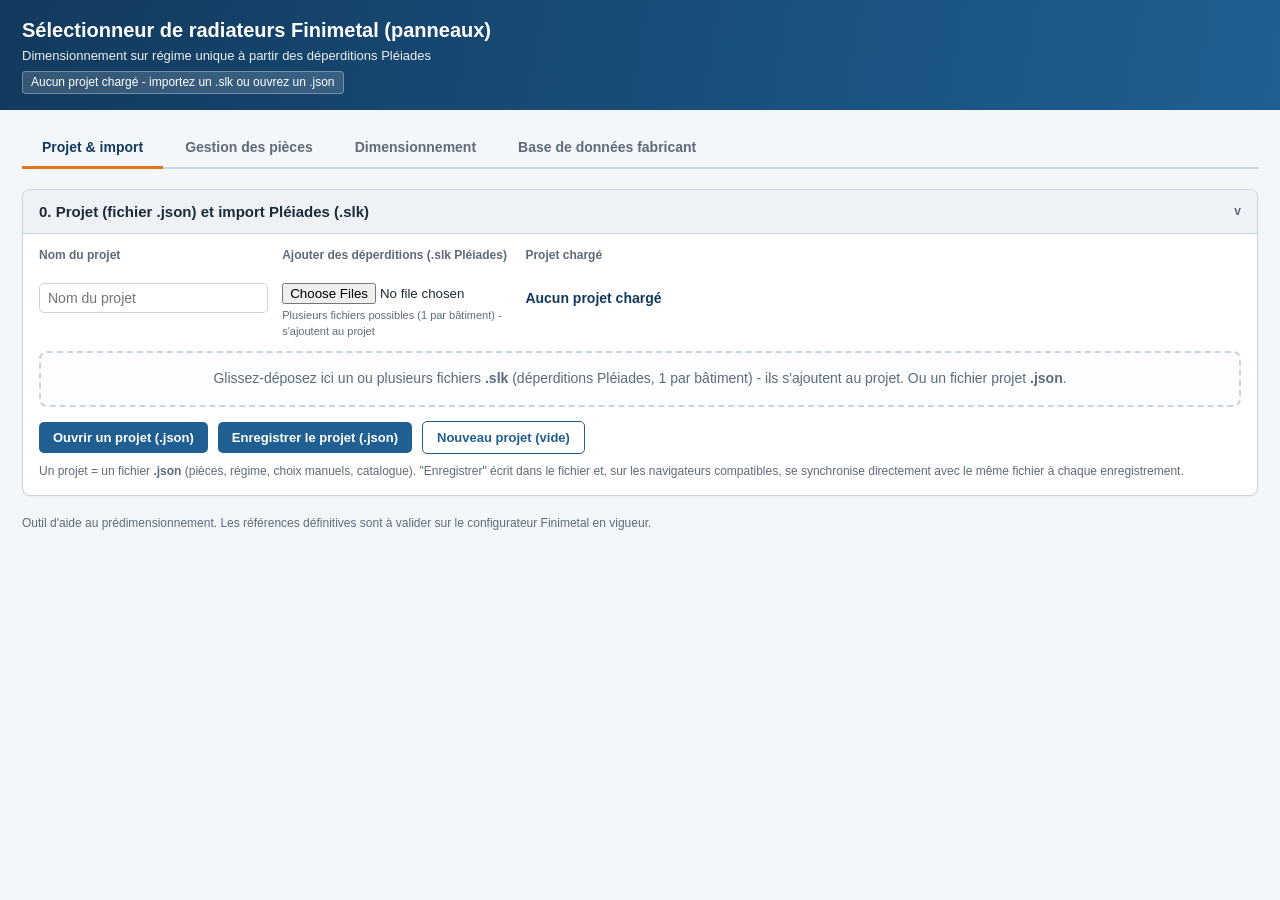
==== index.html @ 84a41311 "Découpage du HTML en sources éditables et script de reconstruction Le fichier de 559 Ko tenait en un" ====
<!DOCTYPE html>
<!-- FICHIER GENERE PAR build.py - NE PAS EDITER DIRECTEMENT. Toute modification se fait dans src/, puis : python build.py -->
<html lang="fr">
<head>
<meta charset="utf-8">
<title>Sélectionneur de radiateurs Finimetal</title>
<link rel="canonical" href="Selectionneur_radiateurs_Finimetal_v3.html">
<meta http-equiv="refresh" content="0; url=Selectionneur_radiateurs_Finimetal_v3.html">
</head>
<body>
<p>Redirection vers <a href="Selectionneur_radiateurs_Finimetal_v3.html">le sélectionneur de radiateurs</a>.</p>
</body>
</html>
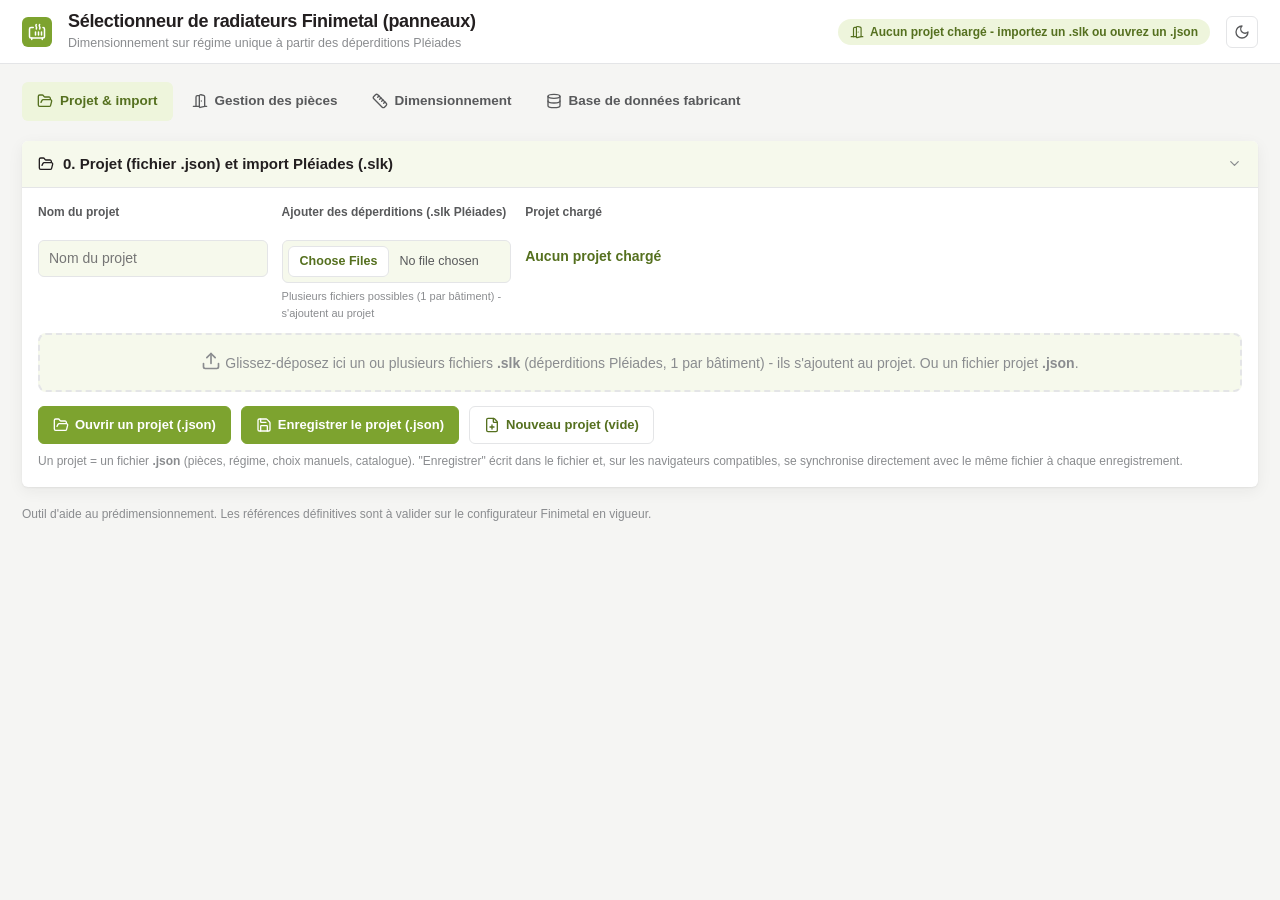
==== commit 9affc1a0: "Icône d'onglet : radiateur à panneau sur pastille olive La page n'avait aucun link rel="icon". Pasti" ====
--- a/index.html
+++ b/index.html
@@ -4,6 +4,7 @@
 <head>
 <meta charset="utf-8">
 <title>Sélectionneur de radiateurs Finimetal</title>
+<link rel="icon" href="data:image/svg+xml,%3Csvg xmlns='http://www.w3.org/2000/svg' width='32' height='32' viewBox='0 0 32 32'%3E%3Crect width='32' height='32' rx='7' fill='%237da32f'/%3E%3Cg transform='translate(4 4)' fill='none' stroke='white' stroke-width='2.2' stroke-linecap='round' stroke-linejoin='round'%3E%3Cpath d='M11 8c2-3-2-3 0-6'/%3E%3Cpath d='M15.5 8c2-3-2-3 0-6'/%3E%3Cpath d='M10 16v-4'/%3E%3Cpath d='M14 16v-4'/%3E%3Cpath d='M18 16v-4'/%3E%3Cpath d='M20 6a2 2 0 0 1 2 2v10a2 2 0 0 1-2 2H4a2 2 0 0 1-2-2V8a2 2 0 0 1 2-2h3'/%3E%3Cpath d='M5 20v2'/%3E%3Cpath d='M19 20v2'/%3E%3C/g%3E%3C/svg%3E">
 <link rel="canonical" href="Selectionneur_radiateurs_Finimetal_v3.html">
 <meta http-equiv="refresh" content="0; url=Selectionneur_radiateurs_Finimetal_v3.html">
 </head>
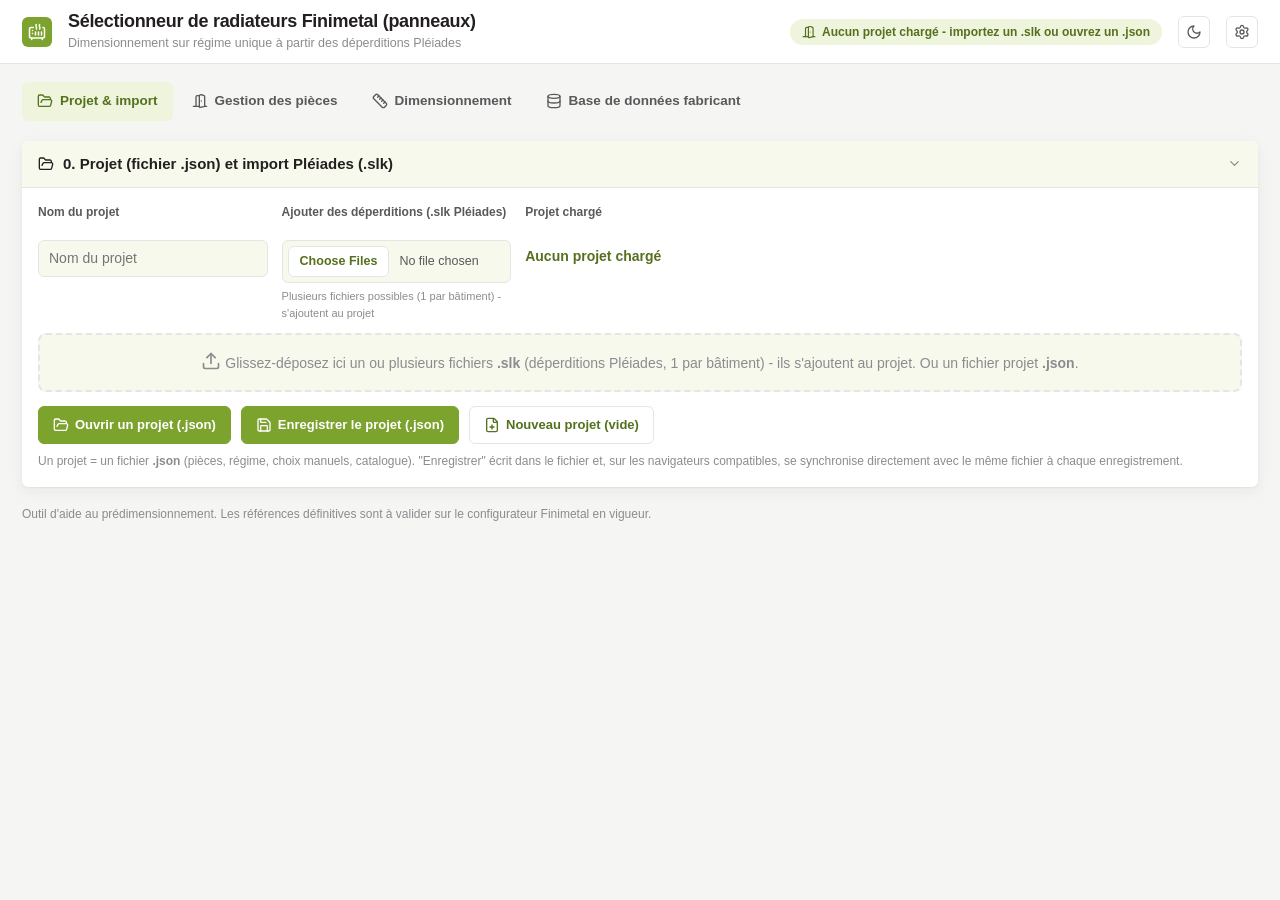
==== commit 4cc57a38: "Panneau À propos, et glyphes radiateur et sèche-serviette demandés Glyphes remplacés : le radiateur " ====
--- a/index.html
+++ b/index.html
@@ -4,7 +4,7 @@
 <head>
 <meta charset="utf-8">
 <title>Sélectionneur de radiateurs Finimetal</title>
-<link rel="icon" href="data:image/svg+xml,%3Csvg xmlns='http://www.w3.org/2000/svg' width='32' height='32' viewBox='0 0 32 32'%3E%3Crect width='32' height='32' rx='7' fill='%237da32f'/%3E%3Cg transform='translate(4 4)' fill='none' stroke='white' stroke-width='2.2' stroke-linecap='round' stroke-linejoin='round'%3E%3Cpath d='M11 8c2-3-2-3 0-6'/%3E%3Cpath d='M15.5 8c2-3-2-3 0-6'/%3E%3Cpath d='M10 16v-4'/%3E%3Cpath d='M14 16v-4'/%3E%3Cpath d='M18 16v-4'/%3E%3Cpath d='M20 6a2 2 0 0 1 2 2v10a2 2 0 0 1-2 2H4a2 2 0 0 1-2-2V8a2 2 0 0 1 2-2h3'/%3E%3Cpath d='M5 20v2'/%3E%3Cpath d='M19 20v2'/%3E%3C/g%3E%3C/svg%3E">
+<link rel="icon" href="data:image/svg+xml,%3Csvg xmlns='http://www.w3.org/2000/svg' width='32' height='32' viewBox='0 0 32 32'%3E%3Crect width='32' height='32' rx='7' fill='%237da32f'/%3E%3Cg transform='translate(4 4)' fill='none' stroke='white' stroke-width='2.2' stroke-linecap='round' stroke-linejoin='round'%3E%3Cpath d='M11 8c2-3-2-3 0-6'/%3E%3Cpath d='M15.5 8c2-3-2-3 0-6'/%3E%3Cpath d='M6 10h.01'/%3E%3Cpath d='M6 14h.01'/%3E%3Cpath d='M10 16v-4'/%3E%3Cpath d='M14 16v-4'/%3E%3Cpath d='M18 16v-4'/%3E%3Cpath d='M20 6a2 2 0 0 1 2 2v10a2 2 0 0 1-2 2H4a2 2 0 0 1-2-2V8a2 2 0 0 1 2-2h3'/%3E%3Cpath d='M5 20v2'/%3E%3Cpath d='M19 20v2'/%3E%3C/g%3E%3C/svg%3E">
 <link rel="canonical" href="Selectionneur_radiateurs_Finimetal_v3.html">
 <meta http-equiv="refresh" content="0; url=Selectionneur_radiateurs_Finimetal_v3.html">
 </head>
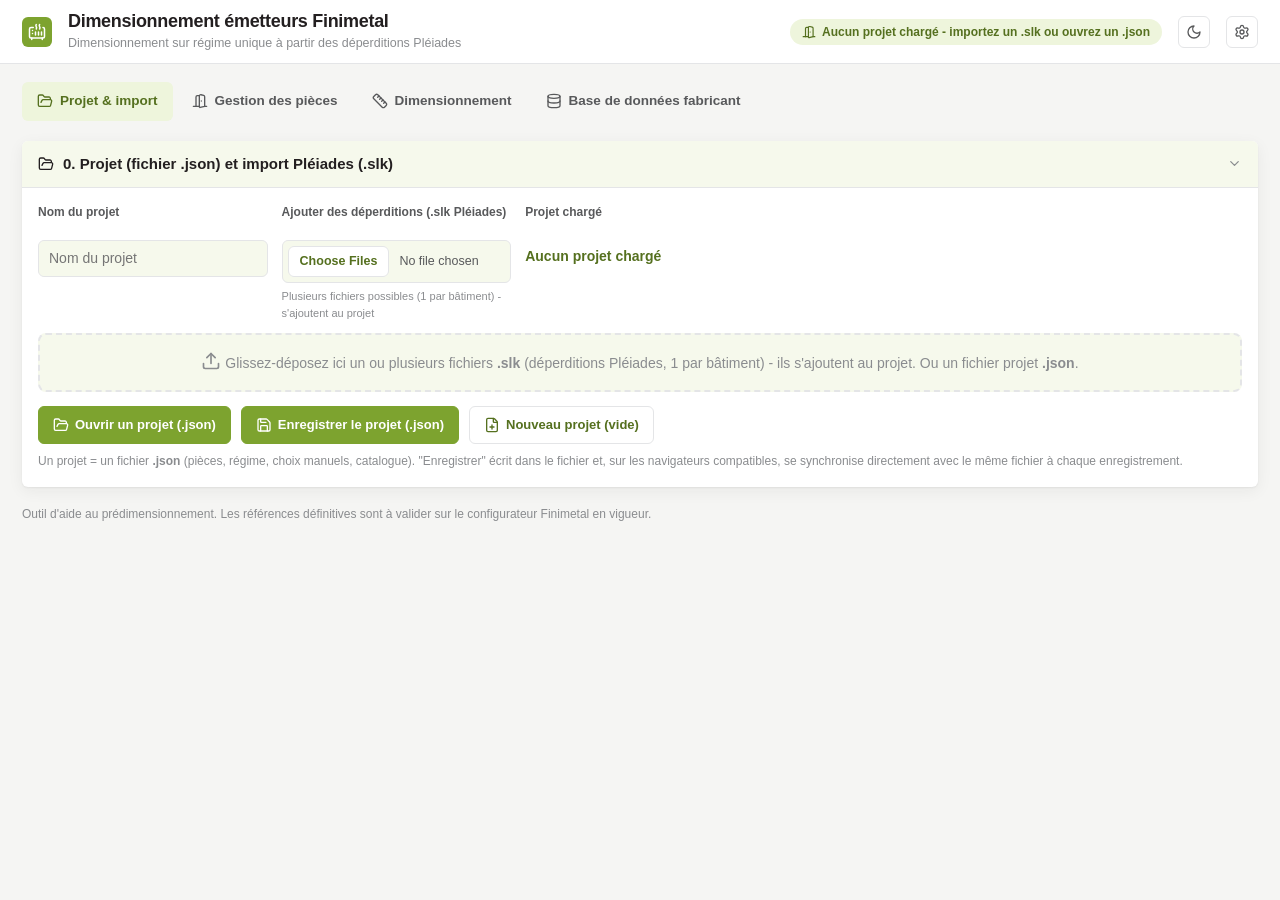
==== commit 427f3373: "Renommage : "Dimensionnement émetteurs Finimetal" Titre visible changé partout où il apparaît : <tit" ====
--- a/index.html
+++ b/index.html
@@ -3,12 +3,12 @@
 <html lang="fr">
 <head>
 <meta charset="utf-8">
-<title>Sélectionneur de radiateurs Finimetal</title>
+<title>Dimensionnement émetteurs Finimetal</title>
 <link rel="icon" href="data:image/svg+xml,%3Csvg xmlns='http://www.w3.org/2000/svg' width='32' height='32' viewBox='0 0 32 32'%3E%3Crect width='32' height='32' rx='7' fill='%237da32f'/%3E%3Cg transform='translate(4 4)' fill='none' stroke='white' stroke-width='2.2' stroke-linecap='round' stroke-linejoin='round'%3E%3Cpath d='M11 8c2-3-2-3 0-6'/%3E%3Cpath d='M15.5 8c2-3-2-3 0-6'/%3E%3Cpath d='M6 10h.01'/%3E%3Cpath d='M6 14h.01'/%3E%3Cpath d='M10 16v-4'/%3E%3Cpath d='M14 16v-4'/%3E%3Cpath d='M18 16v-4'/%3E%3Cpath d='M20 6a2 2 0 0 1 2 2v10a2 2 0 0 1-2 2H4a2 2 0 0 1-2-2V8a2 2 0 0 1 2-2h3'/%3E%3Cpath d='M5 20v2'/%3E%3Cpath d='M19 20v2'/%3E%3C/g%3E%3C/svg%3E">
 <link rel="canonical" href="Selectionneur_radiateurs_Finimetal_v3.html">
 <meta http-equiv="refresh" content="0; url=Selectionneur_radiateurs_Finimetal_v3.html">
 </head>
 <body>
-<p>Redirection vers <a href="Selectionneur_radiateurs_Finimetal_v3.html">le sélectionneur de radiateurs</a>.</p>
+<p>Redirection vers <a href="Selectionneur_radiateurs_Finimetal_v3.html">l'outil de dimensionnement</a>.</p>
 </body>
 </html>
